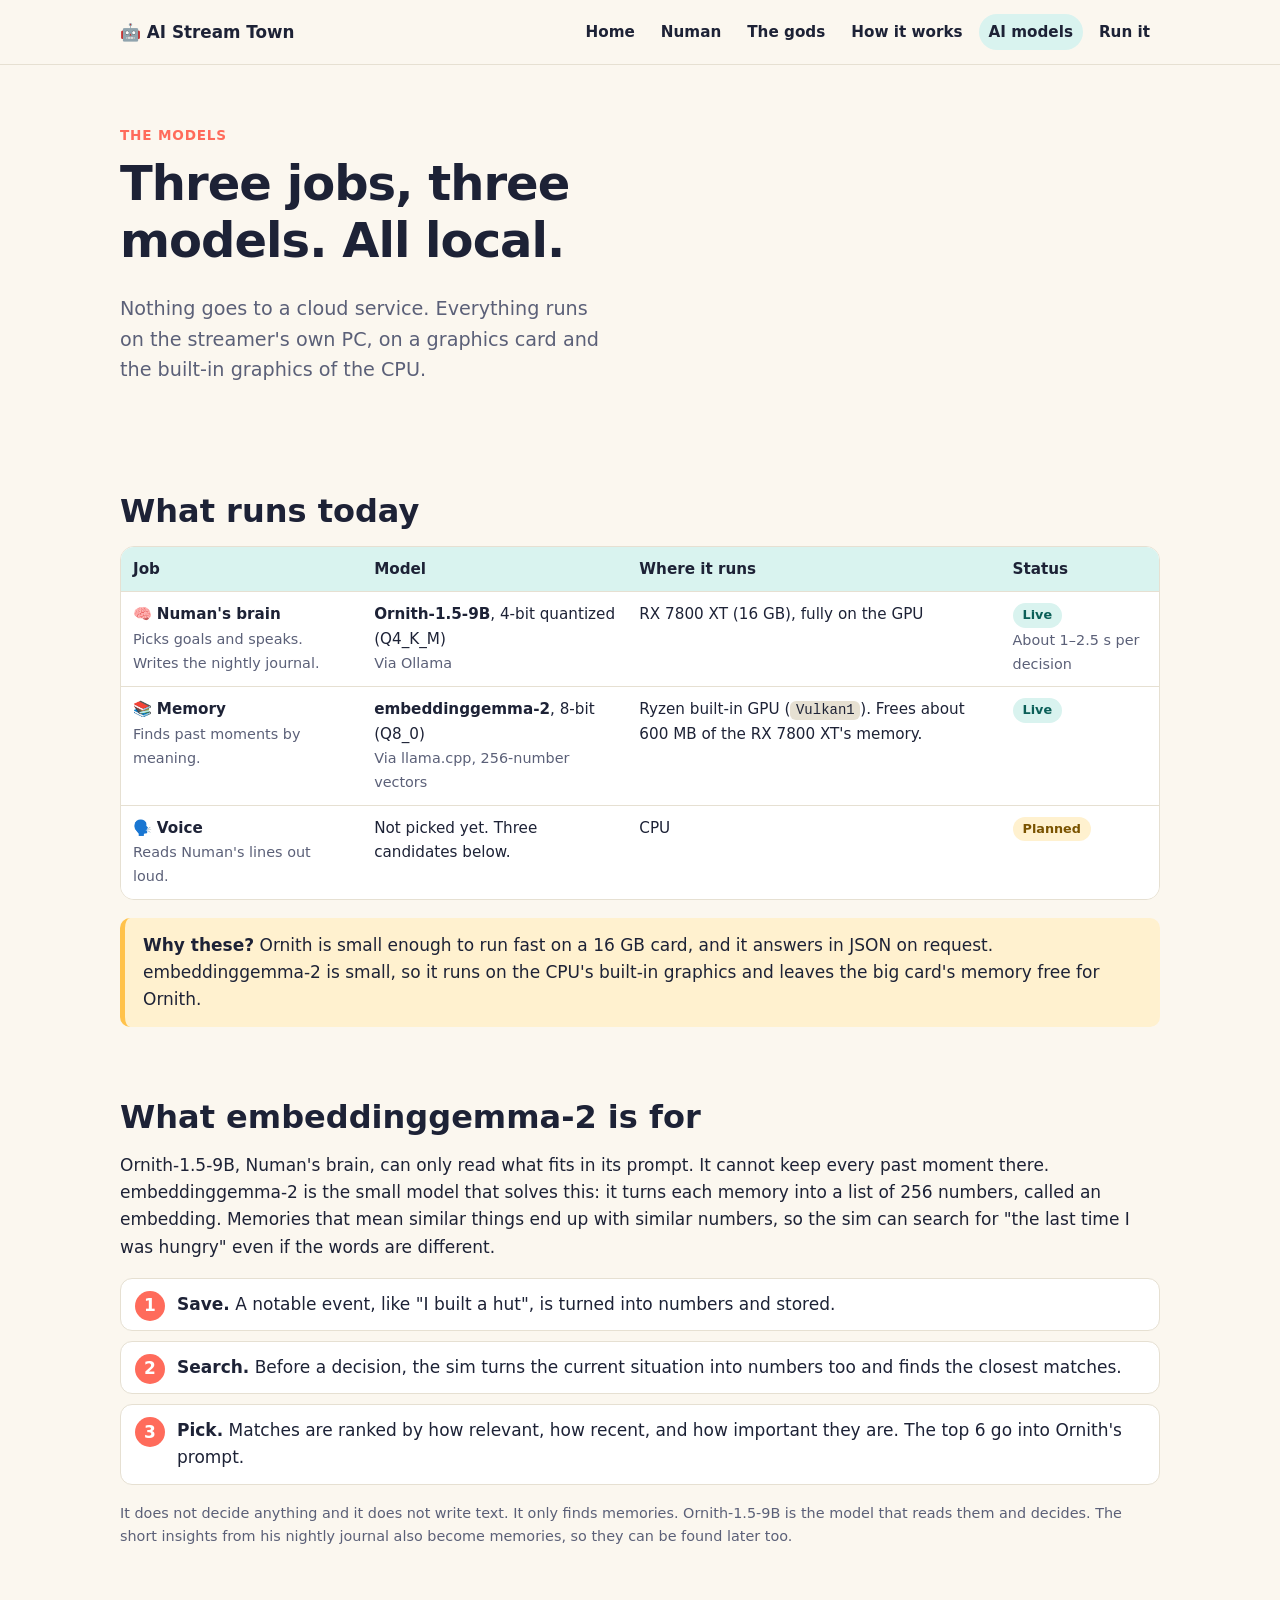
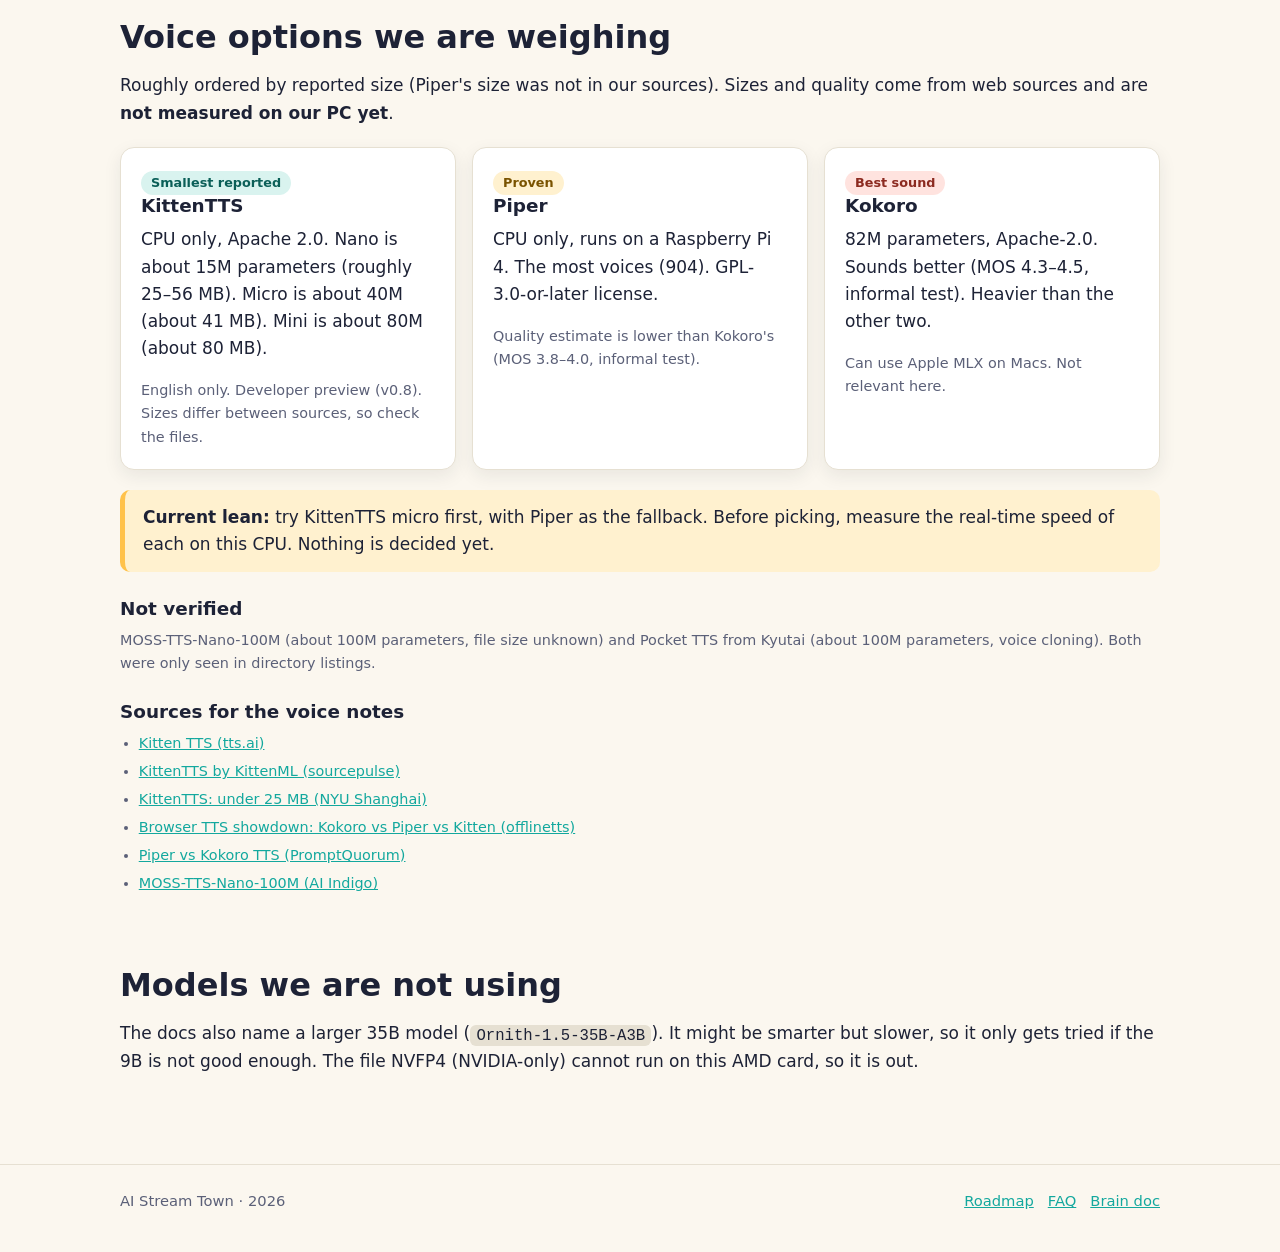
==== ai-models.html @ 0620d7be "chore: commit full project state Co-Authored-By: Claude Haiku 5.5 <noreply@anthropic.com>" ====
<!doctype html>
<html lang="en">
<head>
<meta charset="utf-8">
<meta name="viewport" content="width=device-width,initial-scale=1">
<title>AI models · AI Stream Town</title>
<meta name="description" content="Which AI models run Numan's brain, memory and voice, and which voice options we are weighing.">
<link rel="stylesheet" href="css/style.css">
<script src="js/main.js" defer></script>
</head>
<body>
<a class="skip-link" href="#main">Skip to content</a>
<header class="site-header">
  <div class="container nav-row">
    <a class="brand" href="index.html">🤖 AI Stream Town</a>
    <button class="nav-toggle" type="button" aria-expanded="false" aria-controls="site-nav">Menu</button>
    <nav id="site-nav" class="site-nav" aria-label="Main">
      <a href="index.html">Home</a>
      <a href="numan.html">Numan</a>
      <a href="the-gods.html">The gods</a>
      <a href="how-it-works.html">How it works</a>
      <a href="ai-models.html">AI models</a>
      <a href="run-it.html">Run it</a>
    </nav>
  </div>
</header>

<main id="main" class="container">

  <section class="hero">
    <div>
      <span class="eyebrow">The models</span>
      <h1>Three jobs, three models. All local.</h1>
      <p class="lead">Nothing goes to a cloud service. Everything runs on the streamer's own PC, on a graphics card and the built-in graphics of the CPU.</p>
    </div>
  </section>

  <h2>What runs today</h2>
  <div class="table-wrap">
    <table>
      <thead>
        <tr><th>Job</th><th>Model</th><th>Where it runs</th><th>Status</th></tr>
      </thead>
      <tbody>
        <tr>
          <td>🧠 <b>Numan's brain</b><br><span class="small">Picks goals and speaks. Writes the nightly journal.</span></td>
          <td><b>Ornith-1.5-9B</b>, 4-bit quantized (Q4_K_M)<br><span class="small">Via Ollama</span></td>
          <td>RX 7800 XT (16 GB), fully on the GPU</td>
          <td><span class="badge badge-live">Live</span><br><span class="small">About 1–2.5 s per decision</span></td>
        </tr>
        <tr>
          <td>📚 <b>Memory</b><br><span class="small">Finds past moments by meaning.</span></td>
          <td><b>embeddinggemma-2</b>, 8-bit (Q8_0)<br><span class="small">Via llama.cpp, 256-number vectors</span></td>
          <td>Ryzen built-in GPU (<code>Vulkan1</code>). Frees about 600 MB of the RX 7800 XT's memory.</td>
          <td><span class="badge badge-live">Live</span></td>
        </tr>
        <tr>
          <td>🗣️ <b>Voice</b><br><span class="small">Reads Numan's lines out loud.</span></td>
          <td>Not picked yet. Three candidates below.</td>
          <td>CPU</td>
          <td><span class="badge badge-soon">Planned</span></td>
        </tr>
      </tbody>
    </table>
  </div>

  <div class="callout">
    <p><b>Why these?</b> Ornith is small enough to run fast on a 16 GB card, and it answers in JSON on request. embeddinggemma-2 is small, so it runs on the CPU's built-in graphics and leaves the big card's memory free for Ornith.</p>
  </div>

  <h2>What embeddinggemma-2 is for</h2>
  <p>Ornith-1.5-9B, Numan's brain, can only read what fits in its prompt. It cannot keep every past moment there. embeddinggemma-2 is the small model that solves this: it turns each memory into a list of 256 numbers, called an embedding. Memories that mean similar things end up with similar numbers, so the sim can search for "the last time I was hungry" even if the words are different.</p>
  <ol class="steps">
    <li><b>Save.</b> A notable event, like "I built a hut", is turned into numbers and stored.</li>
    <li><b>Search.</b> Before a decision, the sim turns the current situation into numbers too and finds the closest matches.</li>
    <li><b>Pick.</b> Matches are ranked by how relevant, how recent, and how important they are. The top 6 go into Ornith's prompt.</li>
  </ol>
  <p class="small">It does not decide anything and it does not write text. It only finds memories. Ornith-1.5-9B is the model that reads them and decides. The short insights from his nightly journal also become memories, so they can be found later too.</p>

  <h2>Voice options we are weighing</h2>
  <p>Roughly ordered by reported size (Piper's size was not in our sources). Sizes and quality come from web sources and are <b>not measured on our PC yet</b>.</p>

  <div class="grid">
    <div class="card">
      <span class="badge badge-live">Smallest reported</span>
      <h3>KittenTTS</h3>
      <p>CPU only, Apache 2.0. Nano is about 15M parameters (roughly 25–56 MB). Micro is about 40M (about 41 MB). Mini is about 80M (about 80 MB).</p>
      <p class="small">English only. Developer preview (v0.8). Sizes differ between sources, so check the files.</p>
    </div>
    <div class="card">
      <span class="badge badge-soon">Proven</span>
      <h3>Piper</h3>
      <p>CPU only, runs on a Raspberry Pi 4. The most voices (904). GPL-3.0-or-later license.</p>
      <p class="small">Quality estimate is lower than Kokoro's (MOS 3.8–4.0, informal test).</p>
    </div>
    <div class="card">
      <span class="badge badge-idea">Best sound</span>
      <h3>Kokoro</h3>
      <p>82M parameters, Apache-2.0. Sounds better (MOS 4.3–4.5, informal test). Heavier than the other two.</p>
      <p class="small">Can use Apple MLX on Macs. Not relevant here.</p>
    </div>
  </div>

  <div class="callout">
    <p><b>Current lean:</b> try KittenTTS micro first, with Piper as the fallback. Before picking, measure the real-time speed of each on this CPU. Nothing is decided yet.</p>
  </div>

  <h3>Not verified</h3>
  <p class="small">MOSS-TTS-Nano-100M (about 100M parameters, file size unknown) and Pocket TTS from Kyutai (about 100M parameters, voice cloning). Both were only seen in directory listings.</p>

  <h3>Sources for the voice notes</h3>
  <ul class="small">
    <li><a href="https://tts.ai/voices/kitten-tts/">Kitten TTS (tts.ai)</a></li>
    <li><a href="https://www.sourcepulse.org/projects/11096489">KittenTTS by KittenML (sourcepulse)</a></li>
    <li><a href="https://rits.shanghai.nyu.edu/ai/kittentts-state-of-the-art-voice-synthesis-in-under-25-mb/">KittenTTS: under 25 MB (NYU Shanghai)</a></li>
    <li><a href="https://offlinetts.com/blog/browser-tts-showdown-kokoro-piper-kitten/">Browser TTS showdown: Kokoro vs Piper vs Kitten (offlinetts)</a></li>
    <li><a href="https://www.promptquorum.com/power-local-llm/piper-vs-kokoro-tts">Piper vs Kokoro TTS (PromptQuorum)</a></li>
    <li><a href="https://aiindigo.com/tool/moss-tts-nano-100m-1">MOSS-TTS-Nano-100M (AI Indigo)</a></li>
  </ul>

  <h2>Models we are not using</h2>
  <p>The docs also name a larger 35B model (<code>Ornith-1.5-35B-A3B</code>). It might be smarter but slower, so it only gets tried if the 9B is not good enough. The file NVFP4 (NVIDIA-only) cannot run on this AMD card, so it is out.</p>

</main>

<footer class="site-footer">
  <div class="container">
    <span>AI Stream Town · <span data-year></span></span>
    <nav aria-label="Footer">
      <a href="roadmap.html">Roadmap</a>
      <a href="faq.html">FAQ</a>
      <a href="../docs/BRAIN.md">Brain doc</a>
    </nav>
  </div>
</footer>
</body>
</html>
---- css/style.css ----
/* Site styles for the AI Stream Town explainer. Plain CSS, no build step. */

:root {
  --bg: #fbf7ef;
  --card: #ffffff;
  --ink: #1d2236;
  --muted: #5b6078;
  --line: #e6e0d2;
  --teal: #13a89e;
  --teal-soft: #d9f3ef;
  --coral: #ff6b5b;
  --coral-soft: #ffe3df;
  --mustard: #ffc24b;
  --mustard-soft: #fff1cf;
  --radius: 14px;
  --shadow: 0 6px 18px rgba(29, 34, 54, 0.08);
  --live-ink: #0b5f58;
  --soon-ink: #7a5300;
  --idea-ink: #8c2a20;
}

@media (prefers-color-scheme: dark) {
  :root:not([data-theme="light"]) {
    --bg: #14172a;
    --card: #1d2238;
    --ink: #f3efe6;
    --muted: #b4b9cf;
    --line: #2f3652;
    --teal-soft: #163d3a;
    --coral-soft: #4a2622;
    --mustard-soft: #433814;
    --shadow: 0 6px 18px rgba(0, 0, 0, 0.35);
    --live-ink: #9ff0e7;
    --soon-ink: #ffe08a;
    --idea-ink: #ffb4a9;
  }
}

:root[data-theme="dark"] {
  --bg: #14172a;
  --card: #1d2238;
  --ink: #f3efe6;
  --muted: #b4b9cf;
  --line: #2f3652;
  --teal-soft: #163d3a;
  --coral-soft: #4a2622;
  --mustard-soft: #433814;
  --shadow: 0 6px 18px rgba(0, 0, 0, 0.35);
  --live-ink: #9ff0e7;
  --soon-ink: #ffe08a;
  --idea-ink: #ffb4a9;
}

* { box-sizing: border-box; }

html { -webkit-text-size-adjust: 100%; }

body {
  margin: 0;
  background: var(--bg);
  color: var(--ink);
  font-family: system-ui, -apple-system, "Segoe UI", Roboto, sans-serif;
  font-size: 17px;
  line-height: 1.6;
}

img, svg { max-width: 100%; }

a { color: var(--teal); }
a:hover { text-decoration: underline; }

h1, h2, h3 { line-height: 1.2; margin: 0 0 0.5em; }
h1 { font-size: clamp(2rem, 5vw, 3rem); font-weight: 800; letter-spacing: -0.02em; }
h2 { font-size: clamp(1.5rem, 3.5vw, 2rem); font-weight: 800; margin-top: 2.2em; }
h3 { font-size: 1.15rem; font-weight: 700; margin-top: 1.4em; }

p { margin: 0 0 1em; }
ul, ol { padding-left: 1.3em; margin: 0 0 1em; }
li { margin: 0.35em 0; }

code, pre { font-family: ui-monospace, "Cascadia Code", Consolas, monospace; font-size: 0.92em; }
code { background: var(--line); padding: 0.1em 0.4em; border-radius: 6px; }

pre {
  background: #1d2236;
  color: #f3efe6;
  padding: 14px 16px;
  border-radius: var(--radius);
  overflow-x: auto;
  position: relative;
  margin: 0 0 1.2em;
}
pre code { background: none; padding: 0; color: inherit; }

.container { width: min(1040px, 100% - 32px); margin: 0 auto; }

.skip-link {
  position: absolute; left: -999px; top: 0;
  background: var(--card); padding: 8px 12px; z-index: 10;
}
.skip-link:focus { left: 12px; top: 12px; }

/* ---------- header / nav ---------- */
.site-header {
  position: sticky; top: 0; z-index: 5;
  background: color-mix(in srgb, var(--bg) 92%, transparent);
  backdrop-filter: blur(8px);
  border-bottom: 1px solid var(--line);
}
.nav-row {
  display: flex; align-items: center; justify-content: space-between;
  min-height: 64px; gap: 12px;
}
.brand { font-weight: 800; color: var(--ink); text-decoration: none; font-size: 1.05rem; }
.nav-toggle {
  display: none;
  font: inherit; font-weight: 700;
  background: var(--card); color: var(--ink);
  border: 1px solid var(--line); border-radius: 10px;
  padding: 6px 12px; cursor: pointer;
}
.site-nav { display: flex; flex-wrap: wrap; gap: 4px 6px; }
.site-nav a {
  color: var(--ink); text-decoration: none; font-weight: 600;
  padding: 6px 10px; border-radius: 999px; font-size: 0.95rem;
}
.site-nav a:hover { background: var(--card); }
.site-nav a[aria-current="page"] { background: var(--teal-soft); color: var(--ink); }

@media (max-width: 760px) {
  .nav-toggle { display: inline-block; }
  .site-nav {
    display: none; position: absolute; left: 0; right: 0; top: 64px;
    flex-direction: column; background: var(--bg);
    padding: 8px 16px 16px; border-bottom: 1px solid var(--line);
  }
  .site-nav.open { display: flex; }
}

/* ---------- layout blocks ---------- */
main { padding: 24px 0 72px; }

.hero {
  display: grid; grid-template-columns: 1.3fr 1fr; gap: 32px;
  align-items: center; padding: 32px 0 16px;
}
.lead { font-size: 1.2rem; color: var(--muted); max-width: 40ch; }
.eyebrow {
  display: inline-block; font-weight: 700; font-size: 0.85rem;
  letter-spacing: 0.06em; text-transform: uppercase;
  color: var(--coral); margin-bottom: 8px;
}
.btn-row { display: flex; flex-wrap: wrap; gap: 10px; margin-top: 18px; }
.btn {
  display: inline-block; font: inherit; font-weight: 700;
  padding: 11px 18px; border-radius: 999px; text-decoration: none;
  border: 2px solid var(--ink); color: var(--ink); background: var(--card);
  cursor: pointer;
}
.btn:hover { text-decoration: none; transform: translateY(-1px); }
.btn-primary { background: var(--mustard); }
.btn-ghost { background: transparent; }

.card {
  background: var(--card); border: 1px solid var(--line);
  border-radius: var(--radius); padding: 20px; box-shadow: var(--shadow);
}
.card h3 { margin-top: 0; }
.card p:last-child { margin-bottom: 0; }
a.card { color: var(--ink); text-decoration: none; display: block; transition: transform 0.15s; }
a.card:hover { transform: translateY(-2px); text-decoration: none; }

.grid { display: grid; grid-template-columns: repeat(auto-fit, minmax(230px, 1fr)); gap: 16px; margin: 20px 0; }
.grid-2 { display: grid; grid-template-columns: repeat(2, minmax(0, 1fr)); gap: 16px; margin: 16px 0; }

.status-card { background: var(--teal-soft); }
.status-card ul { list-style: none; padding: 0; margin: 0; }
.status-card li { display: flex; justify-content: space-between; gap: 12px; padding: 6px 0; border-bottom: 1px dashed var(--line); }
.status-card li:last-child { border-bottom: 0; }

.badge {
  display: inline-block; font-size: 0.8rem; font-weight: 700;
  padding: 2px 10px; border-radius: 999px; white-space: nowrap;
}
.badge-live { background: var(--teal-soft); color: var(--live-ink); }
.badge-soon { background: var(--mustard-soft); color: var(--soon-ink); }
.badge-idea { background: var(--coral-soft); color: var(--idea-ink); }

.callout {
  border-left: 5px solid var(--mustard); background: var(--mustard-soft);
  padding: 14px 18px; border-radius: 10px; margin: 18px 0;
}
.callout p:last-child { margin-bottom: 0; }

.section-title { margin-bottom: 4px; }
.muted { color: var(--muted); }
.small { font-size: 0.9rem; color: var(--muted); }

/* needs chips */
.needs { display: grid; grid-template-columns: repeat(auto-fit, minmax(190px, 1fr)); gap: 12px; margin: 16px 0; }
.need {
  background: var(--card); border: 1px solid var(--line); border-radius: 12px; padding: 12px 14px;
}
.need b { display: block; }
.need span { color: var(--muted); font-size: 0.92rem; }

/* numbered steps */
.steps { counter-reset: step; list-style: none; padding: 0; }
.steps li {
  counter-increment: step; position: relative; padding: 12px 14px 12px 56px;
  background: var(--card); border: 1px solid var(--line); border-radius: 12px; margin-bottom: 10px;
}
.steps li::before {
  content: counter(step); position: absolute; left: 14px; top: 12px;
  width: 30px; height: 30px; border-radius: 50%;
  background: var(--coral); color: #fff; font-weight: 800;
  display: grid; place-items: center;
}

/* flow diagram */
.flow { display: flex; flex-direction: column; gap: 6px; margin: 20px 0; }
.flow-node {
  background: var(--card); border: 2px solid var(--ink); border-radius: var(--radius);
  padding: 14px 16px; box-shadow: var(--shadow);
}
.flow-node h3 { margin: 0 0 4px; font-size: 1.05rem; }
.flow-node p { margin: 0; color: var(--muted); font-size: 0.95rem; }
.flow-node.memory { border-style: dashed; }
.flow-node.planned { border-style: dotted; opacity: 0.8; }
.flow-link { text-align: center; color: var(--muted); font-size: 0.9rem; }

/* tables */
.table-wrap { overflow-x: auto; margin: 16px 0; border-radius: var(--radius); border: 1px solid var(--line); }
table { width: 100%; border-collapse: collapse; background: var(--card); font-size: 0.95rem; }
th, td { padding: 10px 12px; text-align: left; vertical-align: top; border-bottom: 1px solid var(--line); }
th { background: var(--teal-soft); font-weight: 700; }
tr:last-child td { border-bottom: 0; }

/* timeline for roadmap */
.timeline { list-style: none; padding: 0; margin: 16px 0; border-left: 3px solid var(--line); }
.timeline li { position: relative; padding: 0 0 22px 22px; margin: 0; }
.timeline li::before {
  content: ""; position: absolute; left: -9px; top: 6px; width: 15px; height: 15px;
  border-radius: 50%; background: var(--card); border: 3px solid var(--teal);
}
.timeline li.next::before { border-color: var(--mustard); }
.timeline li.later::before { border-color: var(--coral); }

/* faq */
details {
  background: var(--card); border: 1px solid var(--line); border-radius: 12px;
  padding: 14px 18px; margin-bottom: 10px;
}
details summary { cursor: pointer; font-weight: 700; }
details[open] summary { margin-bottom: 8px; }
details p:last-child { margin-bottom: 0; }

/* copy button on code blocks */
.copy-btn {
  position: absolute; top: 8px; right: 8px;
  font: inherit; font-size: 0.8rem; font-weight: 700;
  background: var(--mustard); color: #1d2236; border: 0; border-radius: 8px;
  padding: 4px 10px; cursor: pointer;
}

/* footer */
.site-footer {
  border-top: 1px solid var(--line); padding: 24px 0 40px; color: var(--muted); font-size: 0.92rem;
}
.site-footer .container { display: flex; flex-wrap: wrap; justify-content: space-between; gap: 12px; }
.site-footer nav { display: flex; flex-wrap: wrap; gap: 14px; }

/* relay: viewer message to Numan (home page) */
.relay {
  list-style: none; padding: 0; margin: 20px 0 8px;
  display: grid; grid-template-columns: repeat(5, minmax(0, 1fr)); gap: 14px;
}
.relay-step {
  position: relative; min-width: 0; margin: 0;
  display: flex; flex-direction: column; align-items: center; gap: 6px;
  background: var(--card); border: 2px solid var(--ink); border-radius: var(--radius);
  padding: 16px 12px; text-align: center; box-shadow: var(--shadow);
}
.relay-step.planned { border-style: dotted; }
.relay-step:not(:last-child)::after {
  content: "→"; position: absolute; right: -13px; top: 50%; transform: translateY(-50%);
  background: var(--bg); color: var(--coral); font-weight: 800; font-size: 1.2rem; line-height: 1;
}
.relay-icon { font-size: 2rem; line-height: 1; }
.relay-step b { font-size: 0.95rem; }
.relay-step > span:not(.relay-icon):not(.badge) { color: var(--muted); font-size: 0.88rem; }
.relay-figure { margin: 0; }
.relay-figure figcaption { margin-top: 8px; }

/* ---------- small screens ---------- */
@media (max-width: 860px) {
  .hero { grid-template-columns: 1fr; }
  .grid-2 { grid-template-columns: 1fr; }
  .relay { grid-template-columns: 1fr; gap: 24px; }
  .relay-step:not(:last-child)::after {
    content: "↓"; right: auto; left: 50%; top: auto; bottom: -21px; transform: translateX(-50%);
  }
}
@media (max-width: 480px) {
  body { font-size: 16px; }
  .container { width: min(1040px, 100% - 32px); }
  .btn { width: 100%; text-align: center; }
  .btn-row { flex-direction: column; }
}
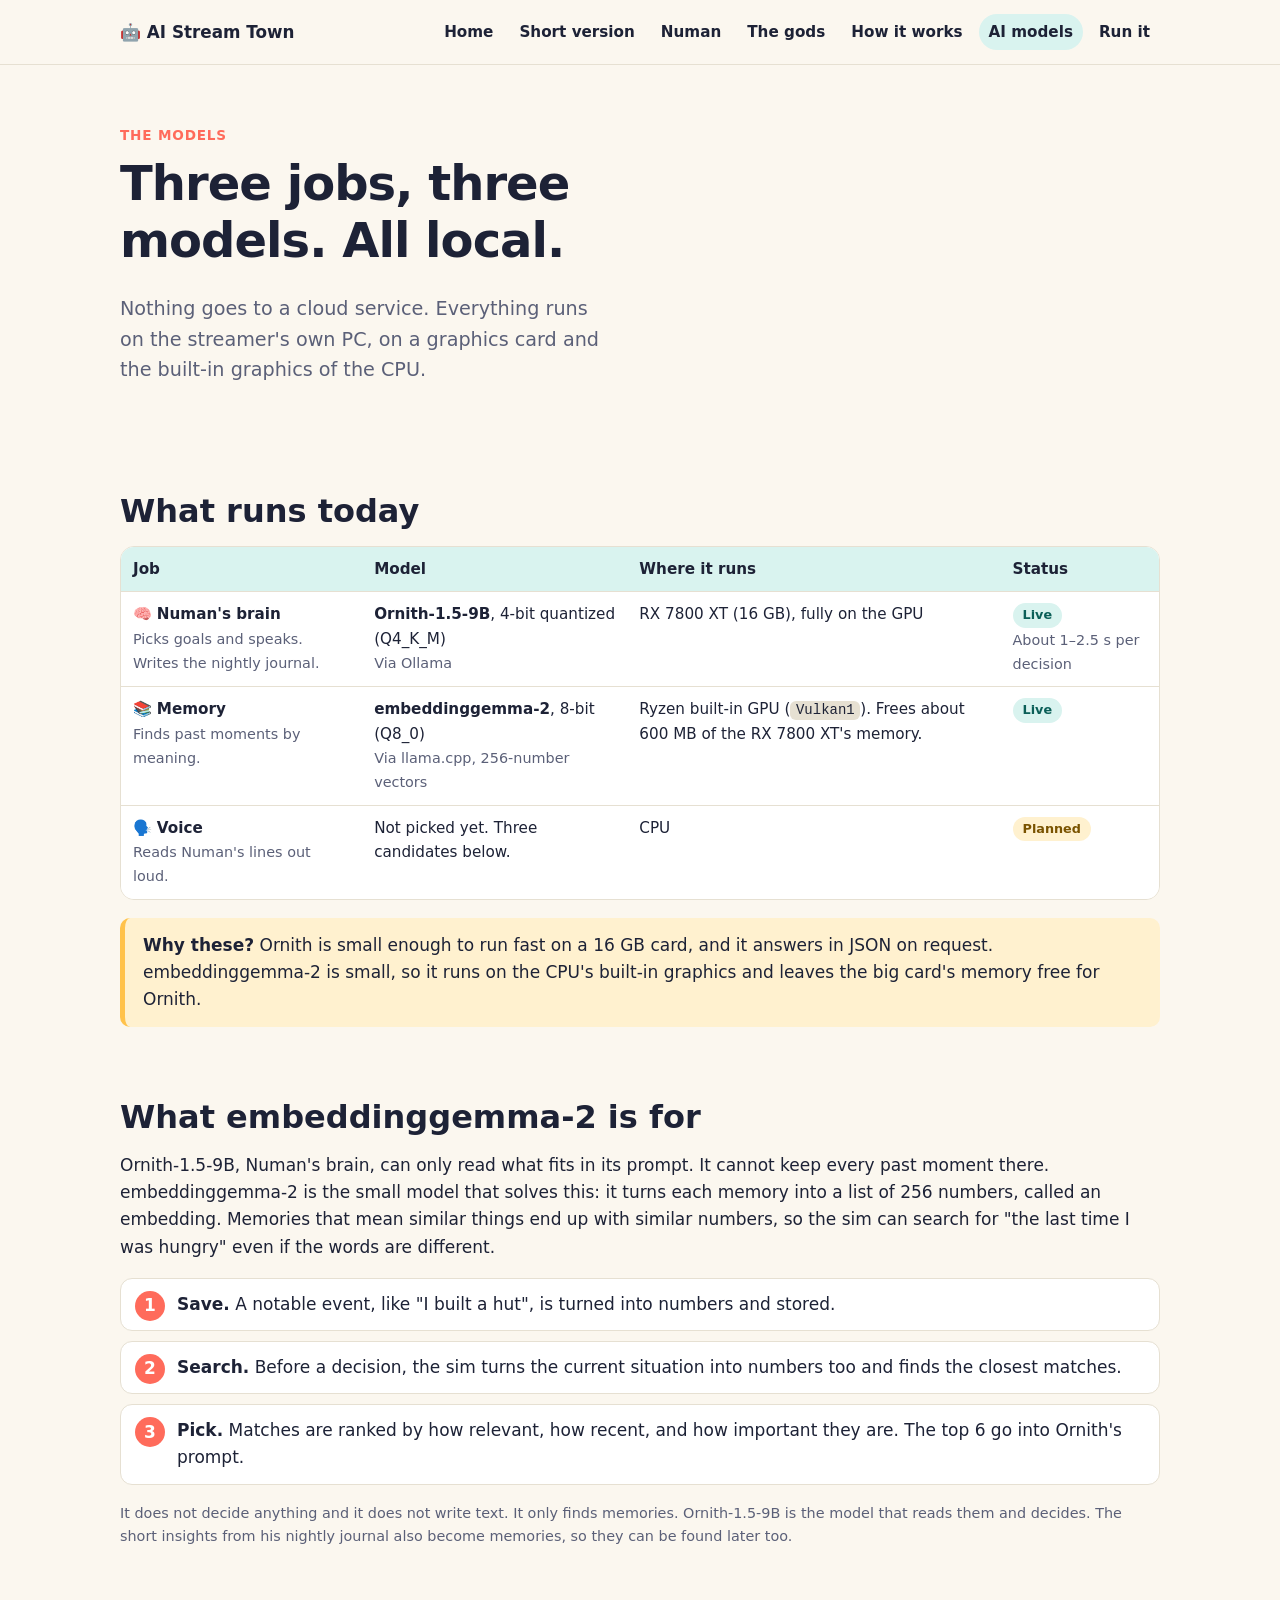
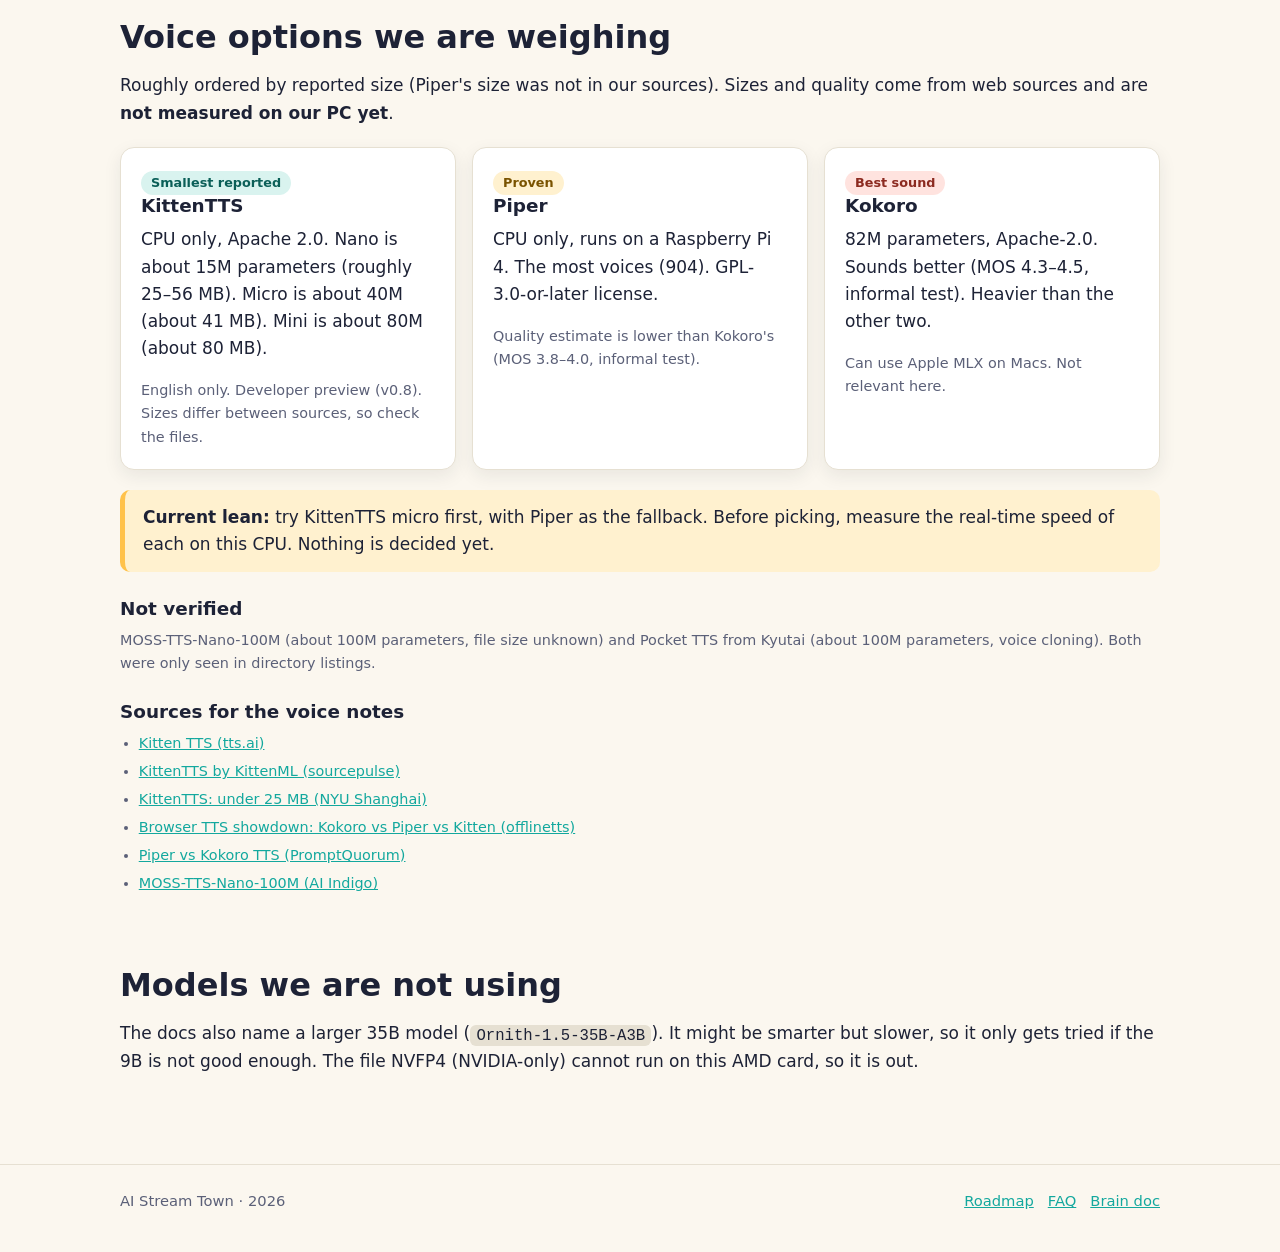
==== commit 6f6c6c35: "feat(website): ELI5 page, nav link, personality copy Adds eli5.html (short version) with nav link on" ====
--- a/ai-models.html
+++ b/ai-models.html
@@ -16,6 +16,7 @@
     <button class="nav-toggle" type="button" aria-expanded="false" aria-controls="site-nav">Menu</button>
     <nav id="site-nav" class="site-nav" aria-label="Main">
       <a href="index.html">Home</a>
+      <a href="eli5.html">Short version</a>
       <a href="numan.html">Numan</a>
       <a href="the-gods.html">The gods</a>
       <a href="how-it-works.html">How it works</a>
--- a/css/style.css
+++ b/css/style.css
@@ -292,6 +292,54 @@
 .relay-figure { margin: 0; }
 .relay-figure figcaption { margin-top: 8px; }
 
+/* loop: circular explainer (how it works) */
+.cycle-wrap {
+  position: relative; width: min(720px, 100%); aspect-ratio: 1;
+  margin: 24px auto; --r: 36%;
+}
+.cycle-ring {
+  position: absolute; inset: calc(50% - var(--r)); border-radius: 50%;
+  border: 2px dashed var(--coral);
+}
+.cycle-hub {
+  position: absolute; left: 50%; top: 50%; transform: translate(-50%, -50%);
+  width: 30%; aspect-ratio: 1; border-radius: 50%;
+  display: grid; place-items: center; text-align: center; padding: 20px;
+  background: var(--mustard-soft); border: 2px solid var(--ink); box-shadow: var(--shadow);
+}
+.cycle-hub > div { display: grid; gap: 4px; justify-items: center; }
+.cycle-hub b { font-size: 1.1rem; }
+.cycle { position: absolute; inset: 0; margin: 0; padding: 0; list-style: none; }
+.cycle-node { position: absolute; inset: 0; transform: rotate(var(--a)); }
+.cycle-card {
+  position: absolute; left: 50%; top: calc(50% - var(--r)); width: 30%;
+  transform: translate(-50%, -50%) rotate(calc(-1 * var(--a)));
+  display: flex; flex-direction: column; align-items: center; gap: 4px;
+  background: var(--card); border: 2px solid var(--ink); border-radius: var(--radius);
+  padding: 14px 10px 12px; text-align: center; box-shadow: var(--shadow);
+}
+.cycle-card b { font-size: 0.98rem; }
+.cycle-card .small { font-size: 0.86rem; line-height: 1.4; }
+.cycle-num {
+  position: absolute; top: -12px; left: -12px; width: 28px; height: 28px; border-radius: 50%;
+  background: var(--coral); color: #fff; font-weight: 800; font-size: 0.9rem;
+  display: grid; place-items: center;
+}
+.cycle-icon { font-size: 1.8rem; line-height: 1; }
+
+@media (max-width: 760px) {
+  .cycle-wrap { aspect-ratio: auto; width: 100%; display: grid; gap: 14px; margin: 16px 0; }
+  .cycle-ring { display: none; }
+  .cycle-hub { position: static; transform: none; width: auto; aspect-ratio: auto; border-radius: var(--radius); padding: 16px; }
+  .cycle { position: static; display: grid; gap: 26px; }
+  .cycle-node { position: relative; inset: auto; transform: none; }
+  .cycle-node:not(:last-child)::after {
+    content: "↓"; position: absolute; left: 50%; bottom: -22px; transform: translateX(-50%);
+    color: var(--coral); font-weight: 800; font-size: 1.2rem; line-height: 1;
+  }
+  .cycle-card { position: static; width: auto; transform: none; }
+}
+
 /* ---------- small screens ---------- */
 @media (max-width: 860px) {
   .hero { grid-template-columns: 1fr; }
@@ -307,3 +355,47 @@
   .btn { width: 100%; text-align: center; }
   .btn-row { flex-direction: column; }
 }
+
+/* ---------- ELI5 page ---------- */
+.eli5-tldr { background: var(--mustard-soft); }
+.eli5-tldr ol { list-style: none; padding: 0; margin: 0; }
+.eli5-tldr li { padding: 6px 0; border-bottom: 1px dashed var(--line); }
+.eli5-tldr li:last-child { border-bottom: 0; }
+.eli5-emoji { font-size: 2.2rem; line-height: 1; display: block; margin-bottom: 8px; }
+.eli5-likes .card h3 { margin-top: 0; }
+
+.eli5-pieces {
+  display: grid; grid-template-columns: repeat(auto-fit, minmax(min(100%, 300px), 1fr));
+  gap: 14px; margin: 16px 0;
+}
+.eli5-piece {
+  display: flex; gap: 14px; align-items: flex-start; min-width: 0;
+  background: var(--card); border: 1px solid var(--line); border-radius: var(--radius);
+  padding: 16px; box-shadow: var(--shadow);
+}
+.eli5-piece .eli5-emoji {
+  flex: none; width: 56px; height: 56px; margin: 0; border-radius: 50%;
+  background: var(--teal-soft); display: grid; place-items: center; font-size: 1.8rem;
+}
+.eli5-piece h3 { margin: 0 0 4px; }
+.eli5-piece p { margin: 0; }
+
+.eli5-path {
+  list-style: none; padding: 0; margin: 20px 0;
+  display: grid; grid-template-columns: repeat(4, minmax(0, 1fr)); gap: 28px;
+}
+.eli5-path li {
+  position: relative; margin: 0; text-align: center; display: grid; gap: 4px; justify-items: center;
+  background: var(--card); border: 2px solid var(--ink); border-radius: var(--radius); padding: 16px 10px;
+}
+.eli5-path li > span:first-child { font-size: 2rem; line-height: 1; }
+.eli5-path li:not(:last-child)::after {
+  content: "→"; position: absolute; right: -22px; top: 50%; transform: translateY(-50%);
+  color: var(--coral); font-weight: 800; font-size: 1.3rem;
+}
+@media (max-width: 760px) {
+  .eli5-path { grid-template-columns: 1fr; gap: 26px; }
+  .eli5-path li:not(:last-child)::after {
+    content: "↓"; right: auto; left: 50%; top: auto; bottom: -24px; transform: translateX(-50%);
+  }
+}
